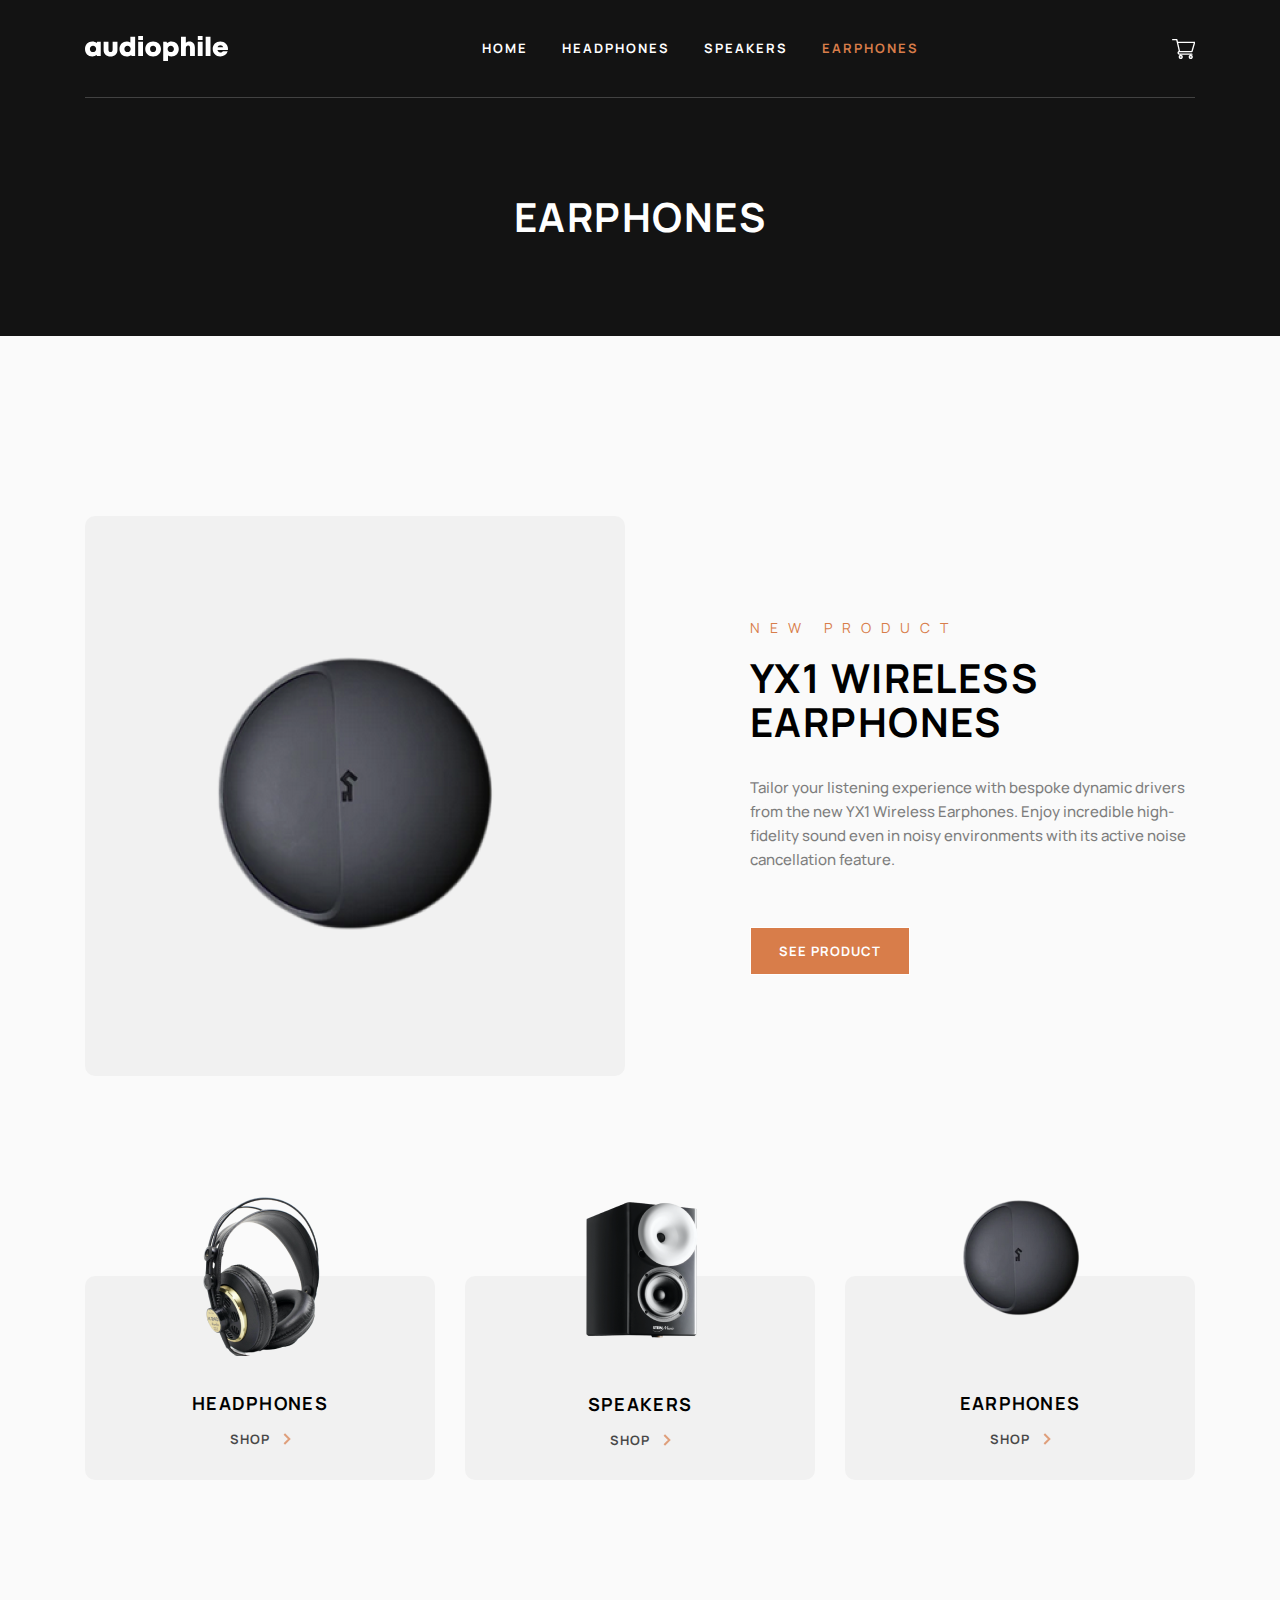
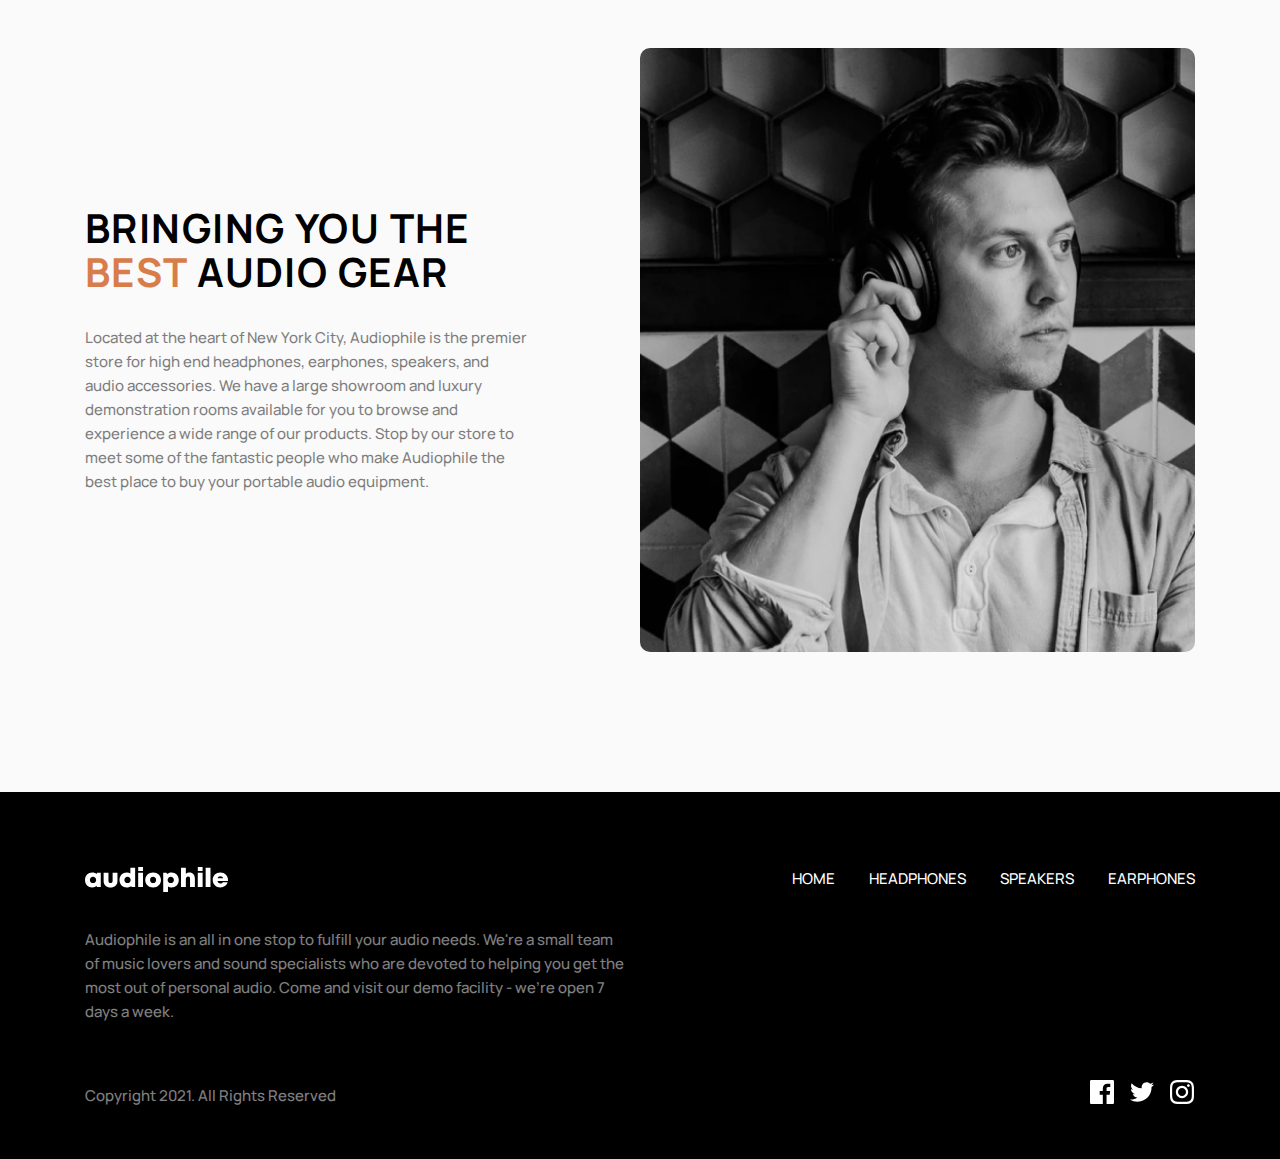
==== pages/Earphones/earphones.html @ 2ba56237 "o'zgartirishlar kiritish" ====
<!DOCTYPE html>
<html lang="en">
<head>
    <meta charset="UTF-8">
    <meta name="viewport" content="width=device-width, initial-scale=1.0">
    <title>Earphones</title>
    <link rel="stylesheet" href="../../css/global.css">
    <link rel="stylesheet" href="earphones.css">
</head>
<body>
    <!-- HEADER -->
    <header class="earphones">
        <div class="earphones-container container">
            <nav class="sitenav">
                <button class="hamburger-btn">
                    <img class="hamburger-btn-img" src="../../images/svg/hamburger-btn-img.svg" alt="" width="16" height="15" >
                </button>
                <a href="../../index.html" class="site-logo">
                    <img class="site-logo-img" src="../../images/svg/site-logo.svg" alt="site logo image" width="143" height="25">
                </a>
                <ul class="sitenav-list">
                    <li class="sitenav-item"><a href="../../index.html" class="sitenav-link">Home</a></li>
                    <li class="sitenav-item"><a href="../Headphones/headphones.html" class="sitenav-link">Headphones</a></li>
                    <li class="sitenav-item"><a href="../Speakers/speakers.html" class="sitenav-link">Speakers</a></li>
                    <li class="sitenav-item"><a href="../Earphones/earphones.html" class="sitenav-link active">Earphones</a></li>
                </ul>
                <button class="sitenav-btn">
                    <img src="../../images/svg/sitenav-btn-img.svg" alt="" width="23" height="20">
                </button>
            </nav>
            <hr class="divider">
            <h2 class="earphones-title">EARPHONES</h2>
        </div>
    </header>
    <!-- MAIN -->
    <main class="main container">
        <section class="first-product-sample margin-bottom">
            <div class="first-product-sample-img-wrapper">
                <img src="../../images/png/earphone-img.png" alt="" class="first-product-sample-img YX1-img">
            </div>
            <div class="first-product-sample-content">
                <p class="first-product-sample-content-description">NEW PRODUCT</p>
                <h2 class="first-product-sample-content-title">YX1 WIRELESS EARPHONES</h2>
                <p class="first-product-sample-content-text">Tailor your listening experience with bespoke dynamic drivers from the new YX1 Wireless Earphones. Enjoy incredible high-fidelity sound even in noisy environments with its active noise cancellation feature.</p>
                <a href="#" class="first-product-sample-content-btn btn">see product</a>
            </div>
        </section>
        <section class="cards">
            <div class="cards-item">
                <img src="../../images/png/cards-headphones-img.png" alt="cards item image" class="cards-item-img">
                <h6 class="cards-item-title">HEADPHONES</h6>
                <a href="#" class="cards-item-btn shop-btn">Shop <img src="../../images/svg/shop-btn-arrow-img.svg" alt=""></a>
            </div>
            <div class="cards-item">
                <img src="../../images/png/cards-speakers-img.png" alt="cards item image" class="cards-item-img">
                <h6 class="cards-item-title">SPEAKERS</h6>
                <a href="#" class="cards-item-btn shop-btn">Shop <img src="../../images/svg/shop-btn-arrow-img.svg" alt=""></a>
            </div>
            <div class="cards-item">
                <img src="../../images/png/cards-earphones-img.png" alt="cards item image" class="cards-item-img">
                <h6 class="cards-item-title">EARPHONES</h6>
                <a href="#" class="cards-item-btn shop-btn">Shop <img src="../../images/svg/shop-btn-arrow-img.svg" alt=""></a>
            </div>
        </section>
        <section class="best-audio-gear">
            <div class="best-audio-gear-content">
                <h2 class="best-audio-gear-content-title">Bringing you the <span>best</span> audio gear</h2>
                <p class="best-audio-gear-content-text">Located at the heart of New York City, Audiophile is the premier store for high end headphones, earphones, speakers, and audio accessories. We have a large showroom and luxury demonstration rooms available for you to browse and experience a wide range of our products. Stop by our store to meet some of the fantastic people who make Audiophile the best place to buy your portable audio equipment.</p>
            </div>
            <img src="../../images/png/best-audio-gear-img.png" alt="" class="best-audio-gear-img">
            <img src="../../images/png/best-audio-gear-tablet-img.png" alt="" class="best-audio-gear-tablet-img">
            <img src="../../images/png/best-audio-gear-mobile-img.png" alt="" class="best-audio-gear-mobile-img">
        </section>
    </main>
    <!-- FOOTER -->
    <footer class="footer">
        <div class="footer-container container">
            <nav class="footernav">
                <a href="#" class="footer-logo">
                    <img src="../../images/svg/footer-logo.svg" alt="">
                </a>
                <ul class="footernav-list">
                    <li class="footernav-item"><a href="../../index.html" class="footer-link">HOME</a></li>
                    <li class="footernav-item"><a href="../Headphones/headphones.html" class="footer-link">HEADPHONES</a></li>
                    <li class="footernav-item"><a href="../Speakers/speakers.html" class="footer-link">SPEAKERS</a></li>
                    <li class="footernav-item"><a href="../Earphones/earphones.html" class="footer-link">EARPHONES</a></li>
                </ul>
            </nav>
            <p class="footer-text">Audiophile is an all in one stop to fulfill your audio needs. We're a small team of music lovers and sound specialists who are devoted to helping you get the most out of personal audio. Come and visit our demo facility - we’re open 7 days a week.</p>
            <div class="footer-bottom">
                <p class="footer-copyright">Copyright 2021. All Rights Reserved</p>
                <div class="footer-social">
                    <a href="#" class="footer-social-link">
                        <svg width="24" height="24" viewBox="0 0 24 24" fill="none" xmlns="http://www.w3.org/2000/svg">
                        <path d="M22.675 0H1.325C0.593 0 0 0.593 0 1.325V22.676C0 23.407 0.593 24 1.325 24H12.82V14.706H9.692V11.084H12.82V8.413C12.82 5.313 14.713 3.625 17.479 3.625C18.804 3.625 19.942 3.724 20.274 3.768V7.008L18.356 7.009C16.852 7.009 16.561 7.724 16.561 8.772V11.085H20.148L19.681 14.707H16.561V24H22.677C23.407 24 24 23.407 24 22.675V1.325C24 0.593 23.407 0 22.675 0Z" fill="white"/>
                        </svg>  
                    </a>
                    <a href="#" class="footer-social-link">
                        <svg width="24" height="20" viewBox="0 0 24 20" fill="none" xmlns="http://www.w3.org/2000/svg">
                        <path d="M24 2.55705C23.117 2.94905 22.168 3.21305 21.172 3.33205C22.189 2.72305 22.97 1.75805 23.337 0.608047C22.386 1.17205 21.332 1.58205 20.21 1.80305C19.313 0.846047 18.032 0.248047 16.616 0.248047C13.437 0.248047 11.101 3.21405 11.819 6.29305C7.728 6.08805 4.1 4.12805 1.671 1.14905C0.381 3.36205 1.002 6.25705 3.194 7.72305C2.388 7.69705 1.628 7.47605 0.965 7.10705C0.911 9.38805 2.546 11.522 4.914 11.997C4.221 12.185 3.462 12.229 2.69 12.081C3.316 14.037 5.134 15.46 7.29 15.5C5.22 17.123 2.612 17.848 0 17.54C2.179 18.937 4.768 19.752 7.548 19.752C16.69 19.752 21.855 12.031 21.543 5.10605C22.505 4.41105 23.34 3.54405 24 2.55705Z" fill="white"/>
                        </svg>
                    </a>
                    <a href="#" class="footer-social-link">
                        <svg width="24" height="24" viewBox="0 0 24 24" fill="none" xmlns="http://www.w3.org/2000/svg">
                        <path fill-rule="evenodd" clip-rule="evenodd" d="M12 0C8.741 0 8.333 0.014 7.053 0.072C2.695 0.272 0.273 2.69 0.073 7.052C0.014 8.333 0 8.741 0 12C0 15.259 0.014 15.668 0.072 16.948C0.272 21.306 2.69 23.728 7.052 23.928C8.333 23.986 8.741 24 12 24C15.259 24 15.668 23.986 16.948 23.928C21.302 23.728 23.73 21.31 23.927 16.948C23.986 15.668 24 15.259 24 12C24 8.741 23.986 8.333 23.928 7.053C23.732 2.699 21.311 0.273 16.949 0.073C15.668 0.014 15.259 0 12 0ZM12 2.163C15.204 2.163 15.584 2.175 16.85 2.233C20.102 2.381 21.621 3.924 21.769 7.152C21.827 8.417 21.838 8.797 21.838 12.001C21.838 15.206 21.826 15.585 21.769 16.85C21.62 20.075 20.105 21.621 16.85 21.769C15.584 21.827 15.206 21.839 12 21.839C8.796 21.839 8.416 21.827 7.151 21.769C3.891 21.62 2.38 20.07 2.232 16.849C2.174 15.584 2.162 15.205 2.162 12C2.162 8.796 2.175 8.417 2.232 7.151C2.381 3.924 3.896 2.38 7.151 2.232C8.417 2.175 8.796 2.163 12 2.163ZM5.838 12C5.838 8.597 8.597 5.838 12 5.838C15.403 5.838 18.162 8.597 18.162 12C18.162 15.404 15.403 18.163 12 18.163C8.597 18.163 5.838 15.403 5.838 12ZM12 16C9.791 16 8 14.21 8 12C8 9.791 9.791 8 12 8C14.209 8 16 9.791 16 12C16 14.21 14.209 16 12 16ZM16.965 5.595C16.965 4.8 17.61 4.155 18.406 4.155C19.201 4.155 19.845 4.8 19.845 5.595C19.845 6.39 19.201 7.035 18.406 7.035C17.61 7.035 16.965 6.39 16.965 5.595Z" fill="white"/>
                        </svg> 
                    </a>
                </div>
            </div>
        </div>
    </footer>
    
    <script src="js/app.js"></script>
</body>
</html>
---- css/global.css ----
/* noramlize m*/
/*! normalize.css v8.0.1 | MIT License | github.com/necolas/normalize.css */

/* Document
   ========================================================================== */

/**
 * 1. Correct the line height in all browsers.
 * 2. Prevent adjustments of font size after orientation changes in iOS.
 */

html {
  line-height: 1.15; /* 1 */
  -webkit-text-size-adjust: 100%; /* 2 */
}

/* Sections
     ========================================================================== */

/**
   * Remove the margin in all browsers.
   */

body {
  margin: 0;
}

/**
   * Render the `main` element consistently in IE.
   */

main {
  display: block;
}

/**
   * Correct the font size and margin on `h1` elements within `section` and
   * `article` contexts in Chrome, Firefox, and Safari.
   */

h1 {
  font-size: 2em;
  margin: 0.67em 0;
}

/* Grouping content
     ========================================================================== */

/**
   * 1. Add the correct box sizing in Firefox.
   * 2. Show the overflow in Edge and IE.
   */

hr {
  box-sizing: content-box; /* 1 */
  height: 0; /* 1 */
  overflow: visible; /* 2 */
}

/**
   * 1. Correct the inheritance and scaling of font size in all browsers.
   * 2. Correct the odd `em` font sizing in all browsers.
   */

pre {
  font-family: monospace, monospace; /* 1 */
  font-size: 1em; /* 2 */
}

/* Text-level semantics
     ========================================================================== */

/**
   * Remove the gray background on active links in IE 10.
   */

a {
  background-color: transparent;
}

/**
   * 1. Remove the bottom border in Chrome 57-
   * 2. Add the correct text decoration in Chrome, Edge, IE, Opera, and Safari.
   */

abbr[title] {
  border-bottom: none; /* 1 */
  text-decoration: underline; /* 2 */
  text-decoration: underline dotted; /* 2 */
}

/**
   * Add the correct font weight in Chrome, Edge, and Safari.
   */

b,
strong {
  font-weight: bolder;
}

/**
   * 1. Correct the inheritance and scaling of font size in all browsers.
   * 2. Correct the odd `em` font sizing in all browsers.
   */

code,
kbd,
samp {
  font-family: monospace, monospace; /* 1 */
  font-size: 1em; /* 2 */
}

/**
   * Add the correct font size in all browsers.
   */

small {
  font-size: 80%;
}

/**
   * Prevent `sub` and `sup` elements from affecting the line height in
   * all browsers.
   */

sub,
sup {
  font-size: 75%;
  line-height: 0;
  position: relative;
  vertical-align: baseline;
}

sub {
  bottom: -0.25em;
}

sup {
  top: -0.5em;
}

/* Embedded content
     ========================================================================== */

/**
   * Remove the border on images inside links in IE 10.
   */

img {
  border-style: none;
}

/* Forms
     ========================================================================== */

/**
   * 1. Change the font styles in all browsers.
   * 2. Remove the margin in Firefox and Safari.
   */

button,
input,
optgroup,
select,
textarea {
  font-family: inherit; /* 1 */
  font-size: 100%; /* 1 */
  line-height: 1.15; /* 1 */
  margin: 0; /* 2 */
}

/**
   * Show the overflow in IE.
   * 1. Show the overflow in Edge.
   */

button,
input {
  /* 1 */
  overflow: visible;
}

/**
   * Remove the inheritance of text transform in Edge, Firefox, and IE.
   * 1. Remove the inheritance of text transform in Firefox.
   */

button,
select {
  /* 1 */
  text-transform: none;
}

/**
   * Correct the inability to style clickable types in iOS and Safari.
   */

button,
[type="button"],
[type="reset"],
[type="submit"] {
  -webkit-appearance: button;
}

/**
   * Remove the inner border and padding in Firefox.
   */

button::-moz-focus-inner,
[type="button"]::-moz-focus-inner,
[type="reset"]::-moz-focus-inner,
[type="submit"]::-moz-focus-inner {
  border-style: none;
  padding: 0;
}

/**
   * Restore the focus styles unset by the previous rule.
   */

button:-moz-focusring,
[type="button"]:-moz-focusring,
[type="reset"]:-moz-focusring,
[type="submit"]:-moz-focusring {
  outline: 1px dotted ButtonText;
}

/**
   * Correct the padding in Firefox.
   */

fieldset {
  padding: 0.35em 0.75em 0.625em;
}

/**
   * 1. Correct the text wrapping in Edge and IE.
   * 2. Correct the color inheritance from `fieldset` elements in IE.
   * 3. Remove the padding so developers are not caught out when they zero out
   *    `fieldset` elements in all browsers.
   */

legend {
  box-sizing: border-box; /* 1 */
  color: inherit; /* 2 */
  display: table; /* 1 */
  max-width: 100%; /* 1 */
  padding: 0; /* 3 */
  white-space: normal; /* 1 */
}

/**
   * Add the correct vertical alignment in Chrome, Firefox, and Opera.
   */

progress {
  vertical-align: baseline;
}

/**
   * Remove the default vertical scrollbar in IE 10+.
   */

textarea {
  overflow: auto;
}

/**
   * 1. Add the correct box sizing in IE 10.
   * 2. Remove the padding in IE 10.
   */

[type="checkbox"],
[type="radio"] {
  box-sizing: border-box; /* 1 */
  padding: 0; /* 2 */
}

/**
   * Correct the cursor style of increment and decrement buttons in Chrome.
   */

[type="number"]::-webkit-inner-spin-button,
[type="number"]::-webkit-outer-spin-button {
  height: auto;
}

/**
   * 1. Correct the odd appearance in Chrome and Safari.
   * 2. Correct the outline style in Safari.
   */

[type="search"] {
  -webkit-appearance: textfield; /* 1 */
  outline-offset: -2px; /* 2 */
}

/**
   * Remove the inner padding in Chrome and Safari on macOS.
   */

[type="search"]::-webkit-search-decoration {
  -webkit-appearance: none;
}

/**
   * 1. Correct the inability to style clickable types in iOS and Safari.
   * 2. Change font properties to `inherit` in Safari.
   */

::-webkit-file-upload-button {
  -webkit-appearance: button; /* 1 */
  font: inherit; /* 2 */
}

/* Interactive
     ========================================================================== */

/*
   * Add the correct display in Edge, IE 10+, and Firefox.
   */

details {
  display: block;
}

/*
   * Add the correct display in all browsers.
   */

summary {
  display: list-item;
}

/* Misc
     ========================================================================== */

/**
   * Add the correct display in IE 10+.
   */

template {
  display: none;
}

/**
   * Add the correct display in IE 10.
   */

[hidden] {
  display: none;
}

/* GLOBAL CSS START */

/* manrope-regular - latin */
@font-face {
  font-display: swap;
  font-family: "Manrope";
  font-style: normal;
  font-weight: 400;
  src: url("../fonts/manrope-v14-latin-regular.woff2") format("woff2");
}
/* manrope-500 - latin */
@font-face {
  font-display: swap;
  font-family: "Manrope";
  font-style: normal;
  font-weight: 500;
  src: url("../fonts/manrope-v14-latin-500.woff2") format("woff2");
}
/* manrope-700 - latin */
@font-face {
  font-display: swap;
  font-family: "Manrope";
  font-style: normal;
  font-weight: 700;
  src: url("../fonts/manrope-v14-latin-700.woff2") format("woff2");
}

/* ROOT */

:root {
  --dark-brown-color: #d87d4a;
  --dark-black-color: #101010;
  --pink-color: #f1f1f1;
  --dark-white: #fafafa;
  --brown-color: #fbaf85;
  --white-color: #ffffff;
  --black-color: #000000;

  --main-fs: 1.5rem;
  --main-lh: 1.6;
  --main-font: "Manrope";

  --h1-fs: 5.6rem;
  --h1-lh: 1;
  --h1-fw: 700;
  --h1-ls: 2px;

  --h2-fs: 4rem;
  --h2-lh: 1.1;
  --h2-fw: 700;
  --h2-ls: 1.43px;

  --h3-fs: 3.2rem;
  --h3-lh: 1.1;
  --h3-fw: 700;
  --h3-ls: 1.14px;

  --h4-fs: 2.8rem;
  --h4-lh: 1.35;
  --h4-fw: 700;
  --h4-ls: 2px;

  --h5-fs: 2.4rem;
  --h5-lh: 1.3;
  --h5-fw: 700;
  --h5-ls: 1.71px;

  --h6-fs: 1.8rem;
  --h6-lh: 1.3;
  --h6-fw: 700;
  --h6-ls: 1.29px;
}

/* global pm*/
*::after,
*::before,
* {
  margin: 0;
  padding: 0;
  box-sizing: border-box;
}

html {
  height: 100%;
  font-size: 62.5%; /* 10px */
  scroll-behavior: smooth;
}

ul,
ol {
  list-style: none;
}

a {
  text-decoration: none;
  display: inline-block;
}

img {
  display: flex;
  object-fit: cover;
}

h1,
h2,
h3,
h4,
h5,
h6 {
  margin: 0;
}

h1 {
  font-size: var(--h1-fs);
  font-weight: var(--h1-fw);
  line-height: var(--h1-lh);
  letter-spacing: var(--h1-ls);
}

h2 {
  font-size: var(--h2-fs);
  font-weight: var(--h2-fw);
  line-height: var(--h2-lh);
  letter-spacing: var(--h2-ls);
}

h3 {
  font-size: var(--h3-fs);
  font-weight: var(--h3-fw);
  line-height: var(--h3-lh);
  letter-spacing: var(--h3-ls);
}

h4 {
  font-size: var(--h4-fs);
  font-weight: var(--h4-fw);
  line-height: var(--h4-lh);
  letter-spacing: var(--h4-ls);
}

h5 {
  font-size: var(--h5-fs);
  font-weight: var(--h5-fw);
  line-height: var(--h5-lh);
  letter-spacing: var(--h5-ls);
}

h6 {
  font-size: var(--h6-fs);
  font-weight: var(--h6-fw);
  line-height: var(--h6-lh);
  letter-spacing: var(--h6-ls);
}

body {
  height: 100%;
  display: flex;
  flex-direction: column;
  font-family: "Manrope", sans-serif;
  font-size: 1.5rem;
  line-height: 1.6;
  font-weight: 500;
  color: var(--black-color);
  background-color: var(--dark-white);
}

.container {
  width: 100%;
  max-width: 1210px;
  margin-left: auto;
  margin-right: auto;
  padding-left: 5rem;
  padding-right: 5rem;
}

.btn {
  display: flex;
  align-items: center;
  justify-content: center;
  width: 160px;
  height: 48px;
  font-size: 1.3rem;
  text-transform: uppercase;
  transition: 0.3s;
  font-weight: 700;
  line-height: 18px;
  letter-spacing: 1px;
  color: var(--white-color);
  border: 1px solid var(--white-color);
}

.shop-btn {
  font-family: "Manrope", sans-serif;
  font-size: 1.3rem;
  font-weight: 700;
  line-height: 18px;
  letter-spacing: 1px;
  color: var(--black-color);
  opacity: 70%;
  text-transform: uppercase;
  display: flex;
  align-items: center;
  justify-content: center;
  gap: 1.3rem;
  transition: 0.3s;
}

/* GLOBAL CSS END */

/* HEADER START */
.header {
  background-color: #131313;
  height: auto;
  margin-bottom: 20rem;
}

.divider {
  width: 100%;
  height: 1px;
  opacity: 0.2;
  color: #ffffff;
  background-color: var(--white-color);
  border: none;
}

.sitenav {
  display: flex;
  justify-content: space-between;
  align-items: center;
  padding: 3.6rem 0rem;
}

.sitenav-list {
  display: flex;
  gap: 3.4rem;
}

.hamburger-btn {
  background-color: transparent;
  border: none;
  cursor: pointer;
  display: none;
}

.sitenav-link {
  font-size: 1.3rem;
  font-weight: 700;
  line-height: 1.9;
  letter-spacing: 2px;
  color: var(--white-color);
  text-transform: uppercase;
  transition: 0.3s;
}

.sitenav-link:hover {
  color: var(--dark-brown-color);
}

.sitenav-btn {
  background-color: transparent;
  border: none;
  cursor: pointer;
}
/* HEADER END */

.active {
  color: var(--dark-brown-color);
}

/* Main start */

.cards {
  display: flex;
  justify-content: space-between;
  align-items: center;
  gap: 3rem;
  margin-bottom: 16.8rem;
}
.cards-item {
  width: 350px;
  height: 204px;
  top: 80px;
  background-color: var(--pink-color);
  text-align: center;
  border-radius: 1rem;
}

.cards-item-btn:hover{
  opacity: 1;
  color:var(--dark-brown-color) ;
}

.cards-item-img {
  margin: auto;
  margin-top: -8rem;
}

.cards .cards-item:nth-child(1) .cards-item-title {
  margin-top: 3.6rem;
  margin-bottom: 1.5rem;
}
.cards .cards-item:nth-child(2) .cards-item-title {
  margin-top: 5rem;
  margin-bottom: 1.5rem;
}
.cards .cards-item:nth-child(3) .cards-item-title {
  margin-top: 7rem;
  margin-bottom: 1.5rem;
}


.first-product-sample {
  display: flex;
  align-items: center;
  justify-content: space-between;
  margin-top: 10rem;
  margin-bottom: 10rem;
  gap: 2rem;
}

.first-product-sample-img-wrapper{
  display: flex;
  justify-content: center;
  align-items: center;
  border-radius: 1rem;
  width: 100%;
  max-width: 540px;
  height: 560px;
  background-color:var(--pink-color) ;
}

.first-product-sample-content-description {
  color: var(--dark-brown-color);
  font-size: 14px;
  font-weight: 400;
  letter-spacing: 10px;
  text-transform: uppercase;
  margin-bottom: 1.6rem;
}
.first-product-sample-content-title {
  width: 100%;
  max-width: 445px;
  margin-bottom: 3.2rem;
}
.first-product-sample-content-text {
  width: 100%;
  max-width: 445px;
  opacity: 0.5;
  margin-bottom: 5.5rem;
}
.first-product-sample-content-btn {
  background-color: var(--dark-brown-color);
}
.first-product-sample-content-btn:hover{
  background-color: var(--brown-color);
}

.margin-bottom{
  margin-bottom: 20rem;
}

.best-audio-gear {
  display: flex;
  justify-content: space-between;
  align-items: center;
  gap: 3rem;
  margin-bottom: 14rem;
}

.best-audio-gear-content-title {
  width: 100%;
  max-width: 400px;
  text-transform: uppercase;
  margin-bottom: 3.2rem;
}

.best-audio-gear-content-title span{
  color:var(--dark-brown-color) ;
}
.best-audio-gear-content-text {
  width: 100%;
  max-width: 445px;
  opacity: 0.5;
}
.best-audio-gear-img {
  border-radius: 1rem;
  width: 50%;
}

.best-audio-gear-tablet-img{
  display: none;
}

.best-audio-gear-mobile-img{
  display: none;
}

/* Main end */

/* FOOTER START */
.footer {
  background-color: var(--black-color);
}
.footer-container {
  padding-top: 7.5rem;
  padding-bottom: 4.8rem;
}
.footernav {
  display: flex;
  justify-content: space-between;
  margin-bottom: 3.6rem;
}

.footernav-list {
  display: flex;
  gap: 3.4rem;
}

.footer-link {
  color: var(--white-color);
  transition: 0.3s;
}

.footer-link:hover {
  color: var(--dark-brown-color);
}

.footer-text {
  color: var(--white-color);
  width: 100%;
  max-width: 540px;
  opacity: 0.5;
  margin-bottom: 5.6rem;
}

.footer-bottom {
  display: flex;
  align-items: center;
  justify-content: space-between;
}

.footer-social {
  width: 105px;
  display: flex;
  align-items: center;
  gap: 1.6rem;
}

.footer-social-link:hover svg path {
  fill: var(--dark-brown-color);
}

.footer-copyright {
  color: var(--white-color);
  opacity: 0.5;
  width: 100%;
  max-width: 540px;
}
/* FOOTER END */

@media screen and (max-width: 945px) {
  .first-product-sample-img-wrapper{
    width: 70%;
  }
}

@media screen and (max-width: 768px) {
  .container {
    padding-left: 4rem;
    padding-right: 4rem;
  }
  .sitenav {
    justify-content: left;
  }
  .sitenav-list {
    display: none;
  }
  .sitenav-btn {
    margin-left: auto;
  }
  .hamburger-btn {
    display: block;
    margin-right: 4.2rem;
  }
  .header-hero {
    display: flex;
    flex-direction: column;
    align-items: center;
  }
  .header-container {
    background-position: center center;
  }
  .header-hero-heading,
  .header-hero-title,
  .header-hero-text {
    text-align: center;
  }
  .cards{
    gap: 1rem;
  }
  .footer-container {
    padding-top: 6rem;
    padding-bottom: 4.6rem;
  }
  .footernav {
    flex-direction: column;
    gap: 3.2rem;
  }
  .footer-link {
    font-size: 1.3rem;
  }
  .footer-text {
    max-width: 689px;
  }
  .first-product-sample{
    flex-direction: column;
    margin: 6rem 0rem;
    gap: 5rem;
  }
  .column-reverse{
    flex-direction: column-reverse;
  }
  .first-product-sample-img-wrapper{
    width: 100%;
    max-width: 100%;
    height: 352px;
  }
  .first-product-sample-content{
    text-align: center;
  }
  .first-product-sample-content-title{
    margin: auto;
    margin-bottom: 3.2rem;
  }
  .first-product-sample-content-text{
    max-width: 572px;
    margin-bottom: 2.4rem;
  }
  .first-product-sample-content-btn{
    margin: auto;
  }
  .margin-bottom{
    margin-bottom: 20rem;
  }
  .best-audio-gear{
    flex-direction: column-reverse;
    margin-bottom: 9.6rem;
  }
  .best-audio-gear-img{
    display: none;
  }
  .best-audio-gear-tablet-img{
    display: block;
    width: 100%;
    border-radius: 1rem;
    margin-bottom: 2rem;
  }
  .best-audio-gear-content-title {
    width: 100%;
    max-width: 573px;
    text-align: center;
    margin: auto;
    margin-bottom: 3.2rem;
  }
  .best-audio-gear-content-text{
    text-align: center;
    margin: auto;
    max-width: 573px;
  }
}

@media screen and (max-width: 620px) {
  .cards{
    flex-direction: column;
  }
  .cards-item{
    margin-bottom: 10rem;
  }
}

@media screen and (max-width: 576px) {
  .container {
    padding-left: 2.5rem;
    padding-right: 2.5rem;
  }
}

@media screen and (max-width: 430px) {
  .cards{
    margin-bottom: 2rem;
  }
  .footer-container {
    padding-top: 5.2rem;
    padding-bottom: 3.8rem;
  }

  .footer-logo {
    margin-left: auto;
    margin-right: auto;
  }

  .footernav-list {
    flex-direction: column;
    gap: 1.6rem;
    text-align: center;
  }
  .footer-text {
    max-width: 327px;
    text-align: center;
    margin: auto;
    margin-bottom: 4.8rem;
  }
  .footer-bottom {
    flex-direction: column;
  }
  .footer-copyright {
    text-align: center;
    margin-bottom: 4.8rem;
  }
}

@media screen and (max-width: 405px) {
  .site-logo {
    margin-left: auto;
    margin-right: auto;
  }
  .cards-item{
    width: 100%;
  }
  .cards{
    margin-bottom: 5rem;
  }
  .best-audio-gear-tablet-img{
    display: none;
  }
  .best-audio-gear-mobile-img{
    border-radius: 1rem;
    display: block;
    margin-bottom: 3rem;
    width: 100%;
  }
  .best-audio-gear-content-title{
    font-size: 2.8rem;
  }
  .best-audio-gear-content-text{
    max-width: 327px;
  }
}
---- pages/Earphones/earphones.css ----
:root {
  --dark-brown-color: #d87d4a;
  --dark-black-color: #101010;
  --pink-color: #f1f1f1;
  --dark-white: #fafafa;
  --brown-color: #fbaf85;
  --white-color: #ffffff;
  --black-color: #000000;

  --main-fs: 1.5rem;
  --main-lh: 1.6;
  --main-font: "Manrope";

  --h1-fs: 5.6rem;
  --h1-lh: 1;
  --h1-fw: 700;
  --h1-ls: 2px;

  --h2-fs: 4rem;
  --h2-lh: 1.1;
  --h2-fw: 700;
  --h2-ls: 1.43px;

  --h3-fs: 3.2rem;
  --h3-lh: 1.1;
  --h3-fw: 700;
  --h3-ls: 1.14px;

  --h4-fs: 2.8rem;
  --h4-lh: 1.35;
  --h4-fw: 700;
  --h4-ls: 2px;

  --h5-fs: 2.4rem;
  --h5-lh: 1.3;
  --h5-fw: 700;
  --h5-ls: 1.71px;

  --h6-fs: 1.8rem;
  --h6-lh: 1.3;
  --h6-fw: 700;
  --h6-ls: 1.29px;
}

.earphones {
  background-color: #131313;
  height: auto;
}

.earphones-title {
  margin: 9.7rem auto;
  color: var(--white-color);
  text-align: center;
}

.main {
  padding-top: 8rem;
}

@media screen and (max-width: 768px) {
  .main {
    padding-top: 6rem;
  }
  .mark {
    width: 172.895px;
    height: 225px;
  }
  
}

@media screen and (max-width: 405px) {
  .earphones-title {
    margin-top: 3.2rem;
    margin-bottom: 3.2rem;
    font-size: 2.8rem;
  }
  .main {
    padding-top: 2rem;
  }
  .YX1-img{
    width: 70%;
  }
}
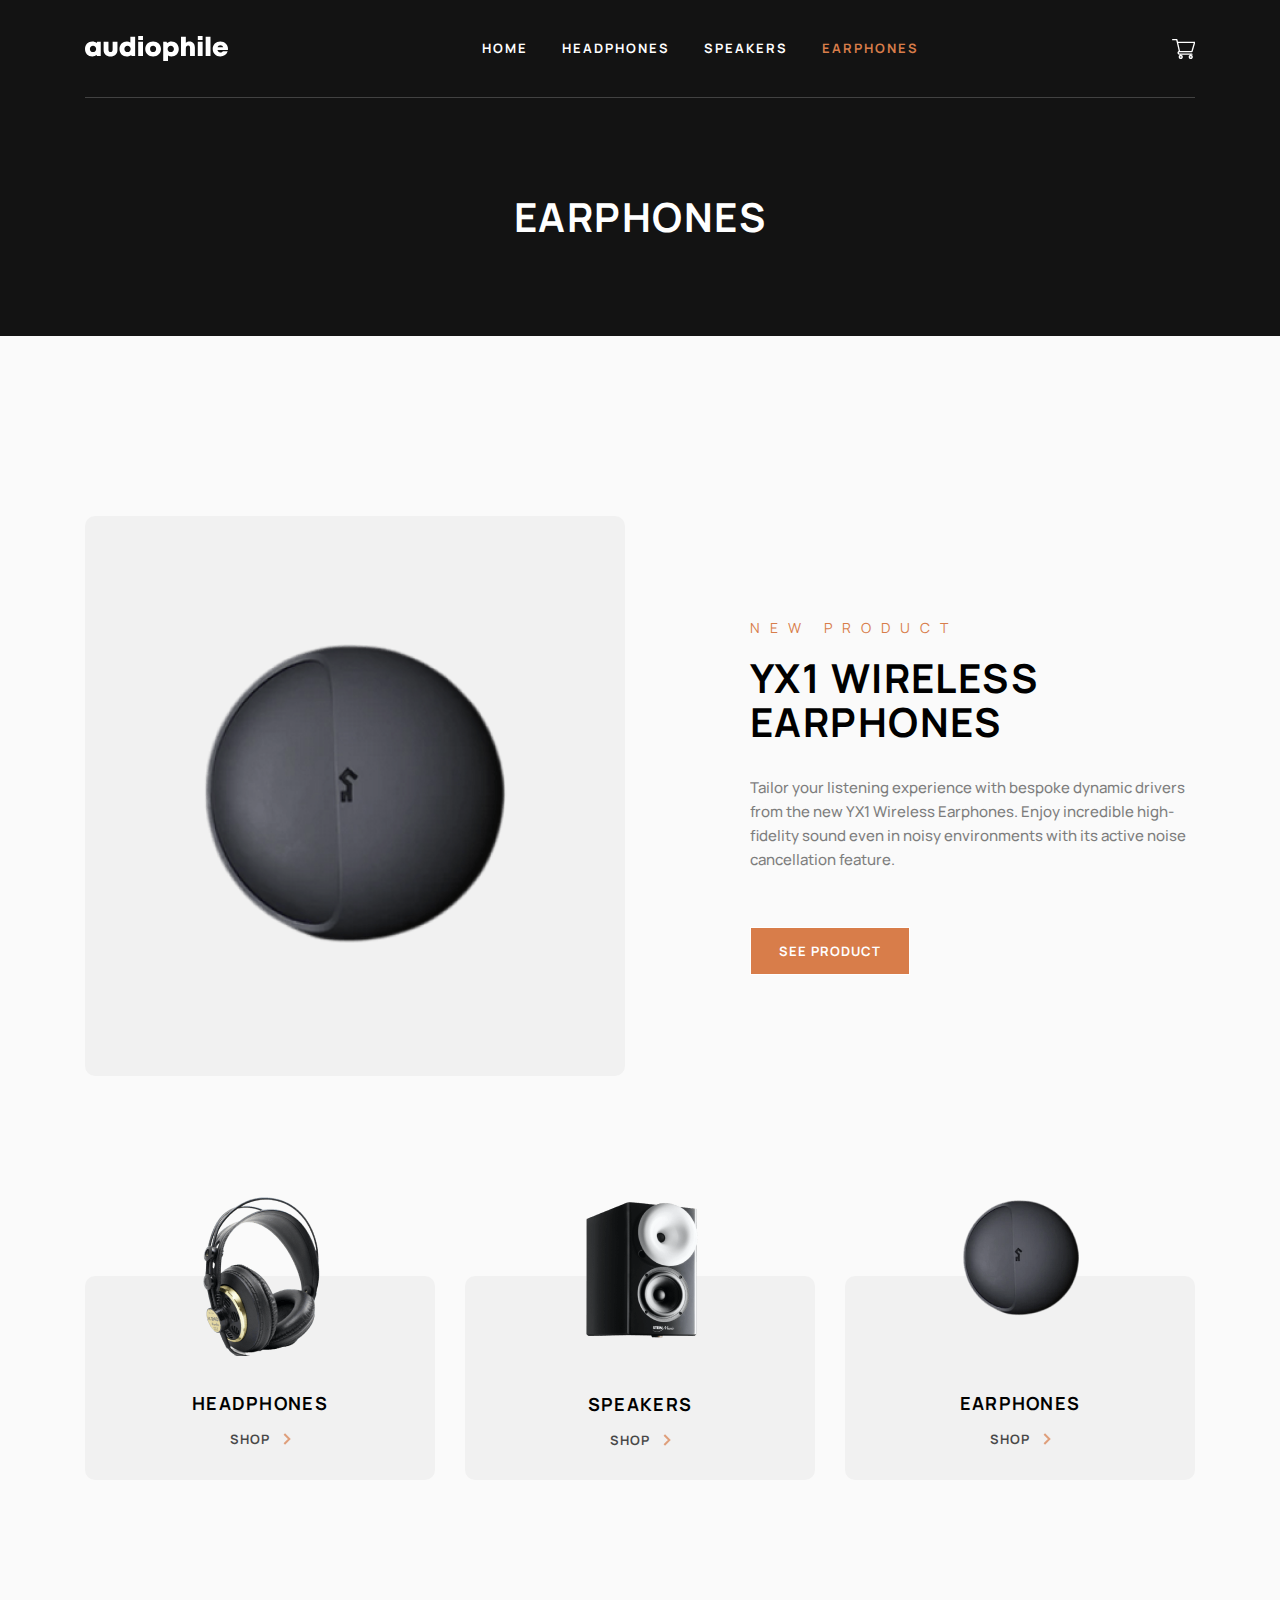
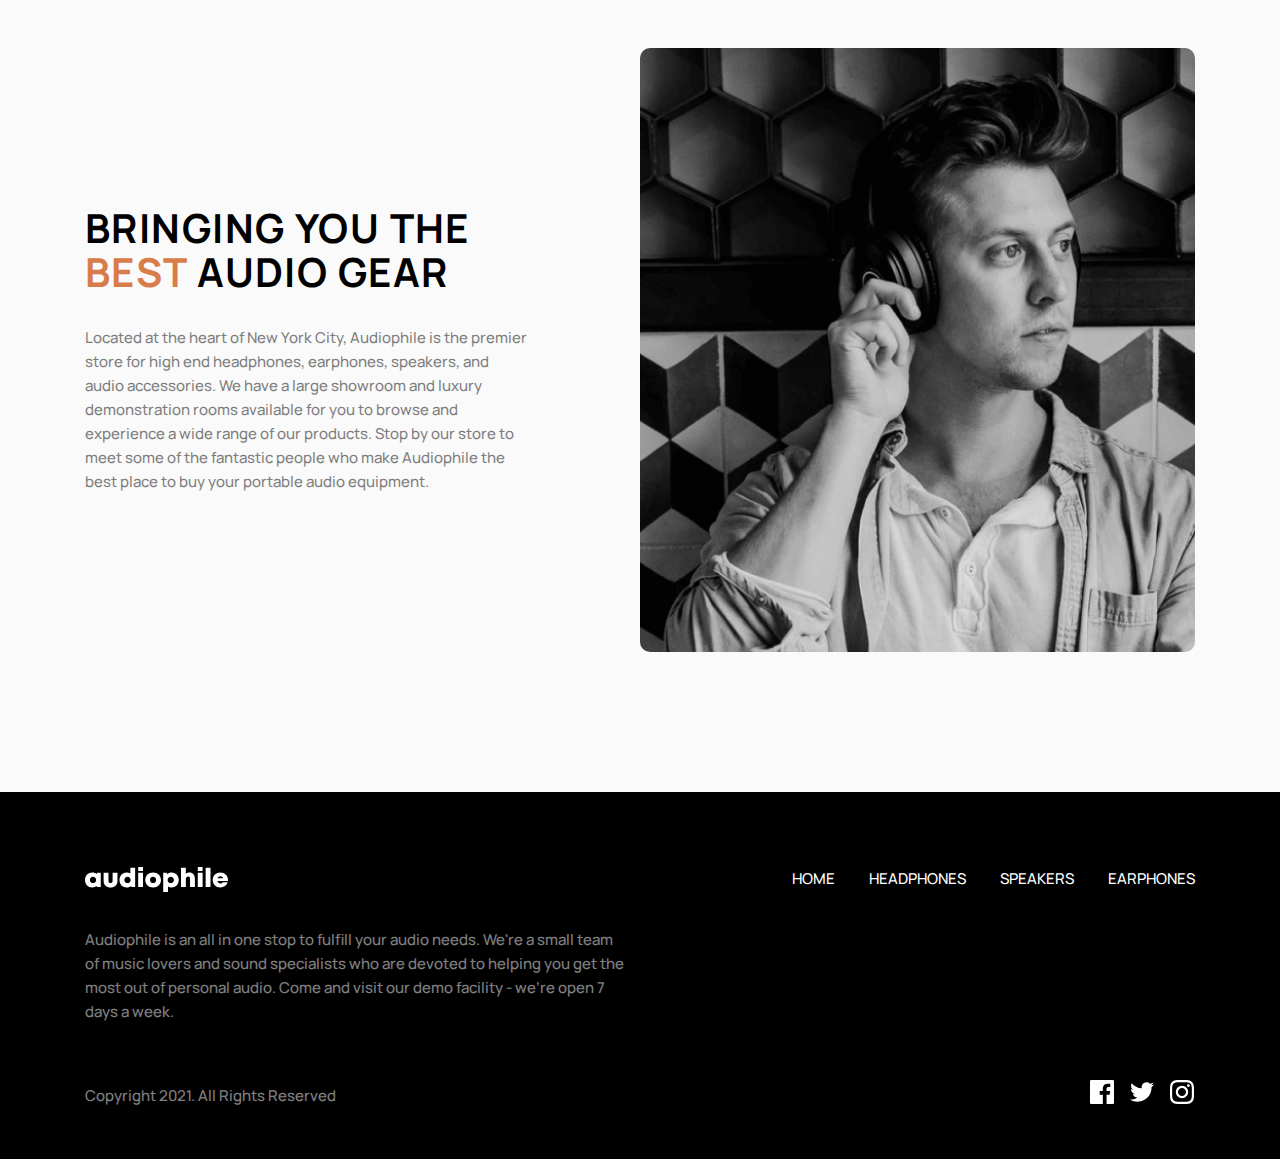
==== commit fc274041: "Some images compessed and Website almost ready" ====
--- a/pages/Earphones/earphones.html
+++ b/pages/Earphones/earphones.html
@@ -42,19 +42,19 @@
                 <p class="first-product-sample-content-description">NEW PRODUCT</p>
                 <h2 class="first-product-sample-content-title">YX1 WIRELESS EARPHONES</h2>
                 <p class="first-product-sample-content-text">Tailor your listening experience with bespoke dynamic drivers from the new YX1 Wireless Earphones. Enjoy incredible high-fidelity sound even in noisy environments with its active noise cancellation feature.</p>
-                <a href="#" class="first-product-sample-content-btn btn">see product</a>
+                <a href="../Product-detail/YX1-Earphone/YX1-Earphone.html" class="first-product-sample-content-btn btn">see product</a>
             </div>
         </section>
         <section class="cards">
             <div class="cards-item">
                 <img src="../../images/png/cards-headphones-img.png" alt="cards item image" class="cards-item-img">
                 <h6 class="cards-item-title">HEADPHONES</h6>
-                <a href="#" class="cards-item-btn shop-btn">Shop <img src="../../images/svg/shop-btn-arrow-img.svg" alt=""></a>
+                <a href="../Headphones/headphones.html" class="cards-item-btn shop-btn">Shop <img src="../../images/svg/shop-btn-arrow-img.svg" alt=""></a>
             </div>
             <div class="cards-item">
                 <img src="../../images/png/cards-speakers-img.png" alt="cards item image" class="cards-item-img">
                 <h6 class="cards-item-title">SPEAKERS</h6>
-                <a href="#" class="cards-item-btn shop-btn">Shop <img src="../../images/svg/shop-btn-arrow-img.svg" alt=""></a>
+                <a href="../Speakers/speakers.html" class="cards-item-btn shop-btn">Shop <img src="../../images/svg/shop-btn-arrow-img.svg" alt=""></a>
             </div>
             <div class="cards-item">
                 <img src="../../images/png/cards-earphones-img.png" alt="cards item image" class="cards-item-img">
@@ -76,7 +76,7 @@
     <footer class="footer">
         <div class="footer-container container">
             <nav class="footernav">
-                <a href="#" class="footer-logo">
+                <a href="../../index.html" class="footer-logo">
                     <img src="../../images/svg/footer-logo.svg" alt="">
                 </a>
                 <ul class="footernav-list">
--- a/css/global.css
+++ b/css/global.css
@@ -542,6 +542,26 @@
   border: 1px solid var(--white-color);
 }
 
+.add-to-card-btn {
+  width: 160px;
+  height: 48px;
+  background-color: var(--dark-brown-color);
+  display: flex;
+  align-items: center;
+  justify-content: center;
+  color: var(--white-color);
+  font-size: 13px;
+  font-weight: 700;
+  line-height: normal;
+  letter-spacing: 1px;
+  text-transform: uppercase;
+  transition: 0.3s;
+}
+
+.add-to-card-btn:hover {
+  background-color: var(--brown-color);
+}
+
 .shop-btn {
   font-family: "Manrope", sans-serif;
   font-size: 1.3rem;
@@ -638,9 +658,9 @@
   border-radius: 1rem;
 }
 
-.cards-item-btn:hover{
+.cards-item-btn:hover {
   opacity: 1;
-  color:var(--dark-brown-color) ;
+  color: var(--dark-brown-color);
 }
 
 .cards-item-img {
@@ -660,7 +680,6 @@
   margin-top: 7rem;
   margin-bottom: 1.5rem;
 }
-
 
 .first-product-sample {
   display: flex;
@@ -671,7 +690,7 @@
   gap: 2rem;
 }
 
-.first-product-sample-img-wrapper{
+.first-product-sample-img-wrapper {
   display: flex;
   justify-content: center;
   align-items: center;
@@ -679,7 +698,11 @@
   width: 100%;
   max-width: 540px;
   height: 560px;
-  background-color:var(--pink-color) ;
+  background-color: var(--pink-color);
+}
+
+.first-product-sample-img{
+  width: 60%;
 }
 
 .first-product-sample-content-description {
@@ -694,6 +717,7 @@
   width: 100%;
   max-width: 445px;
   margin-bottom: 3.2rem;
+  text-transform: uppercase;
 }
 .first-product-sample-content-text {
   width: 100%;
@@ -704,11 +728,54 @@
 .first-product-sample-content-btn {
   background-color: var(--dark-brown-color);
 }
-.first-product-sample-content-btn:hover{
+.first-product-sample-content-btn:hover {
   background-color: var(--brown-color);
 }
 
-.margin-bottom{
+.go-back-link {
+  margin-top: 7rem;
+  color: var(--dark-color);
+  opacity: 0.7;
+}
+
+.product-price {
+  margin-bottom: 4rem;
+}
+.add-to-card {
+  display: flex;
+  gap: 1.6rem;
+}
+.add-to-card-number-wrapper {
+  width: 120px;
+  height: 48px;
+  display: flex;
+  justify-content: space-evenly;
+  align-items: center;
+  background-color: var(--pink-color);
+}
+.add-to-card-number-btn {
+  width: 30px;
+  height: 30px;
+  cursor: pointer;
+  font-size: 2rem;
+  border: none;
+}
+
+.add-to-card-number-btn:hover {
+  color: var(--dark-brown-color);
+}
+
+.add-to-card-number {
+  color: var(--black-color);
+  font-size: 13px;
+  font-style: normal;
+  font-weight: 700;
+  line-height: normal;
+  letter-spacing: 1px;
+  text-transform: uppercase;
+}
+
+.margin-bottom {
   margin-bottom: 20rem;
 }
 
@@ -727,8 +794,8 @@
   margin-bottom: 3.2rem;
 }
 
-.best-audio-gear-content-title span{
-  color:var(--dark-brown-color) ;
+.best-audio-gear-content-title span {
+  color: var(--dark-brown-color);
 }
 .best-audio-gear-content-text {
   width: 100%;
@@ -740,13 +807,140 @@
   width: 50%;
 }
 
-.best-audio-gear-tablet-img{
+.best-audio-gear-tablet-img {
   display: none;
 }
 
-.best-audio-gear-mobile-img{
+.best-audio-gear-mobile-img {
   display: none;
 }
+
+.features {
+  display: flex;
+  gap: 10rem;
+  margin-bottom: 5rem;
+}
+
+.features-box {
+  width: 100%;
+  max-width: 350px;
+}
+
+.features-content {
+  width: 100%;
+  max-width: 635px;
+}
+.features-content-title {
+  margin-bottom: 3.2rem;
+  color: var(--black-color);
+}
+.features-content-text {
+  opacity: 0.5;
+}
+
+.features-box-title {
+  text-transform: uppercase;
+  margin-bottom: 3.2rem;
+  color: var(--black-color);
+}
+.features-list {
+  display: flex;
+  flex-direction: column;
+  gap: 0.8rem;
+}
+.features-item {
+  display: flex;
+  gap: 2.4rem;
+}
+
+.features-item span {
+  color: var(--dark-brown-color);
+}
+
+.features-box-text {
+  opacity: 0.5;
+}
+
+.product-images {
+  display: flex;
+  gap: 4rem;
+  margin-bottom: 6em;
+  justify-content: center;
+}
+.product-small-img-wrapper {
+  width: 100%;
+  max-width: 400px;
+  display: flex;
+  flex-direction: column;
+  gap: 4rem;
+}
+.product-small-img {
+  border-radius: 1rem;
+}
+.product-big-img {
+  border-radius: 1rem;
+  width: 53%;
+  height: 100%;
+  margin-top: -5px;
+}
+
+.cards-you-may-like {
+  margin-bottom: 15rem;
+}
+.cards-you-may-like-title {
+  text-align: center;
+  text-transform: uppercase;
+  margin-bottom: 6rem;
+}
+.cards-you-may-like-items {
+  display: flex;
+  justify-content: space-between;
+  gap: 2rem;
+}
+.cards-you-may-like-card {
+  width: 100%;
+  max-width: 330px;
+}
+
+.card-img{
+  width: 50%;
+}
+
+.card-img-wrapper {
+  display: flex;
+  align-items: center;
+  justify-content: center;
+  border-radius: 1rem;
+  height: 318px;
+  background-color: var(--pink-color);
+  margin-bottom: 4rem;
+}
+.card-title {
+  text-align: center;
+  margin-bottom: 3.2rem;
+}
+.see-product {
+  display: flex;
+  align-items: center;
+  justify-content: center;
+  color: var(--white-color);
+  width: 160px;
+  height: 48px;
+  background-color: var(--dark-brown-color);
+  margin: auto;
+  font-size: 13px;
+  font-style: normal;
+  font-weight: 700;
+  line-height: normal;
+  letter-spacing: 1px;
+  text-transform: uppercase;
+  transition: 0.3s;
+}
+
+.see-product:hover {
+  background-color: var(--brown-color);
+}
+
 
 /* Main end */
 
@@ -812,8 +1006,33 @@
 /* FOOTER END */
 
 @media screen and (max-width: 945px) {
-  .first-product-sample-img-wrapper{
+  .first-product-sample-img-wrapper {
     width: 70%;
+  }
+  .features {
+    flex-direction: column;
+  }
+  .features-content {
+    max-width: 100%;
+  }
+  .features-box {
+    display: flex;
+    max-width: 550px;
+    justify-content: space-between;
+    gap: 2rem;
+  }
+  .product-images {
+    flex-direction: column;
+    gap: 2.5rem;
+  }
+  .product-small-img-wrapper {
+    width: 100%;
+    max-width: 100%;
+    gap: 2rem;
+  }
+  .product-big-img {
+    width: 100%;
+    height: 400px;
   }
 }
 
@@ -848,7 +1067,7 @@
   .header-hero-text {
     text-align: center;
   }
-  .cards{
+  .cards {
     gap: 1rem;
   }
   .footer-container {
@@ -865,44 +1084,44 @@
   .footer-text {
     max-width: 689px;
   }
-  .first-product-sample{
+  .first-product-sample {
     flex-direction: column;
     margin: 6rem 0rem;
     gap: 5rem;
   }
-  .column-reverse{
+  .column-reverse {
     flex-direction: column-reverse;
   }
-  .first-product-sample-img-wrapper{
+  .first-product-sample-img-wrapper {
     width: 100%;
     max-width: 100%;
     height: 352px;
   }
-  .first-product-sample-content{
+  .first-product-sample-content {
     text-align: center;
   }
-  .first-product-sample-content-title{
+  .first-product-sample-content-title {
     margin: auto;
     margin-bottom: 3.2rem;
   }
-  .first-product-sample-content-text{
+  .first-product-sample-content-text {
     max-width: 572px;
     margin-bottom: 2.4rem;
   }
-  .first-product-sample-content-btn{
+  .first-product-sample-content-btn {
     margin: auto;
   }
-  .margin-bottom{
+  .margin-bottom {
     margin-bottom: 20rem;
   }
-  .best-audio-gear{
+  .best-audio-gear {
     flex-direction: column-reverse;
     margin-bottom: 9.6rem;
   }
-  .best-audio-gear-img{
+  .best-audio-gear-img {
     display: none;
   }
-  .best-audio-gear-tablet-img{
+  .best-audio-gear-tablet-img {
     display: block;
     width: 100%;
     border-radius: 1rem;
@@ -915,19 +1134,31 @@
     margin: auto;
     margin-bottom: 3.2rem;
   }
-  .best-audio-gear-content-text{
+  .best-audio-gear-content-text {
     text-align: center;
     margin: auto;
     max-width: 573px;
   }
+  .add-to-card {
+    justify-content: center;
+  }
+  .first-product-sample-img{
+    width: 150px;
+    height: 193px;
+  }
 }
 
 @media screen and (max-width: 620px) {
-  .cards{
+  .cards {
     flex-direction: column;
   }
-  .cards-item{
+  .cards-item {
     margin-bottom: 10rem;
+  }
+  .cards-you-may-like-items{
+    flex-direction: column;
+    align-items: center;
+    gap: 5rem;
   }
 }
 
@@ -939,8 +1170,9 @@
 }
 
 @media screen and (max-width: 430px) {
-  .cards{
+  .cards {
     margin-bottom: 2rem;
+    margin-top: 15rem;
   }
   .footer-container {
     padding-top: 5.2rem;
@@ -970,6 +1202,37 @@
     text-align: center;
     margin-bottom: 4.8rem;
   }
+  .first-product-sample {
+    gap: 2.5rem;
+    margin: 3rem auto;
+  }
+  .first-product-sample-content {
+    text-align: left;
+  }
+  .add-to-card {
+    justify-content: left;
+  }
+  .go-back-link {
+    margin-top: 3rem;
+  }
+  .features-content-title {
+    margin-top: 5rem;
+  }
+  .features-box {
+    flex-direction: column;
+  }
+  .features-box-title {
+    margin-bottom: 2rem;
+  }
+  .cards-you-may-like-title{
+    font-size: 2.4rem;
+  }
+  .card-img-wrapper{
+    height: 120px;
+  }
+  .card-img{
+    width: 20%;
+  }
 }
 
 @media screen and (max-width: 405px) {
@@ -977,25 +1240,25 @@
     margin-left: auto;
     margin-right: auto;
   }
-  .cards-item{
+  .cards-item {
     width: 100%;
   }
-  .cards{
+  .cards {
     margin-bottom: 5rem;
   }
-  .best-audio-gear-tablet-img{
+  .best-audio-gear-tablet-img {
     display: none;
   }
-  .best-audio-gear-mobile-img{
+  .best-audio-gear-mobile-img {
     border-radius: 1rem;
     display: block;
     margin-bottom: 3rem;
     width: 100%;
   }
-  .best-audio-gear-content-title{
+  .best-audio-gear-content-title {
     font-size: 2.8rem;
   }
-  .best-audio-gear-content-text{
+  .best-audio-gear-content-text {
     max-width: 327px;
   }
 }
